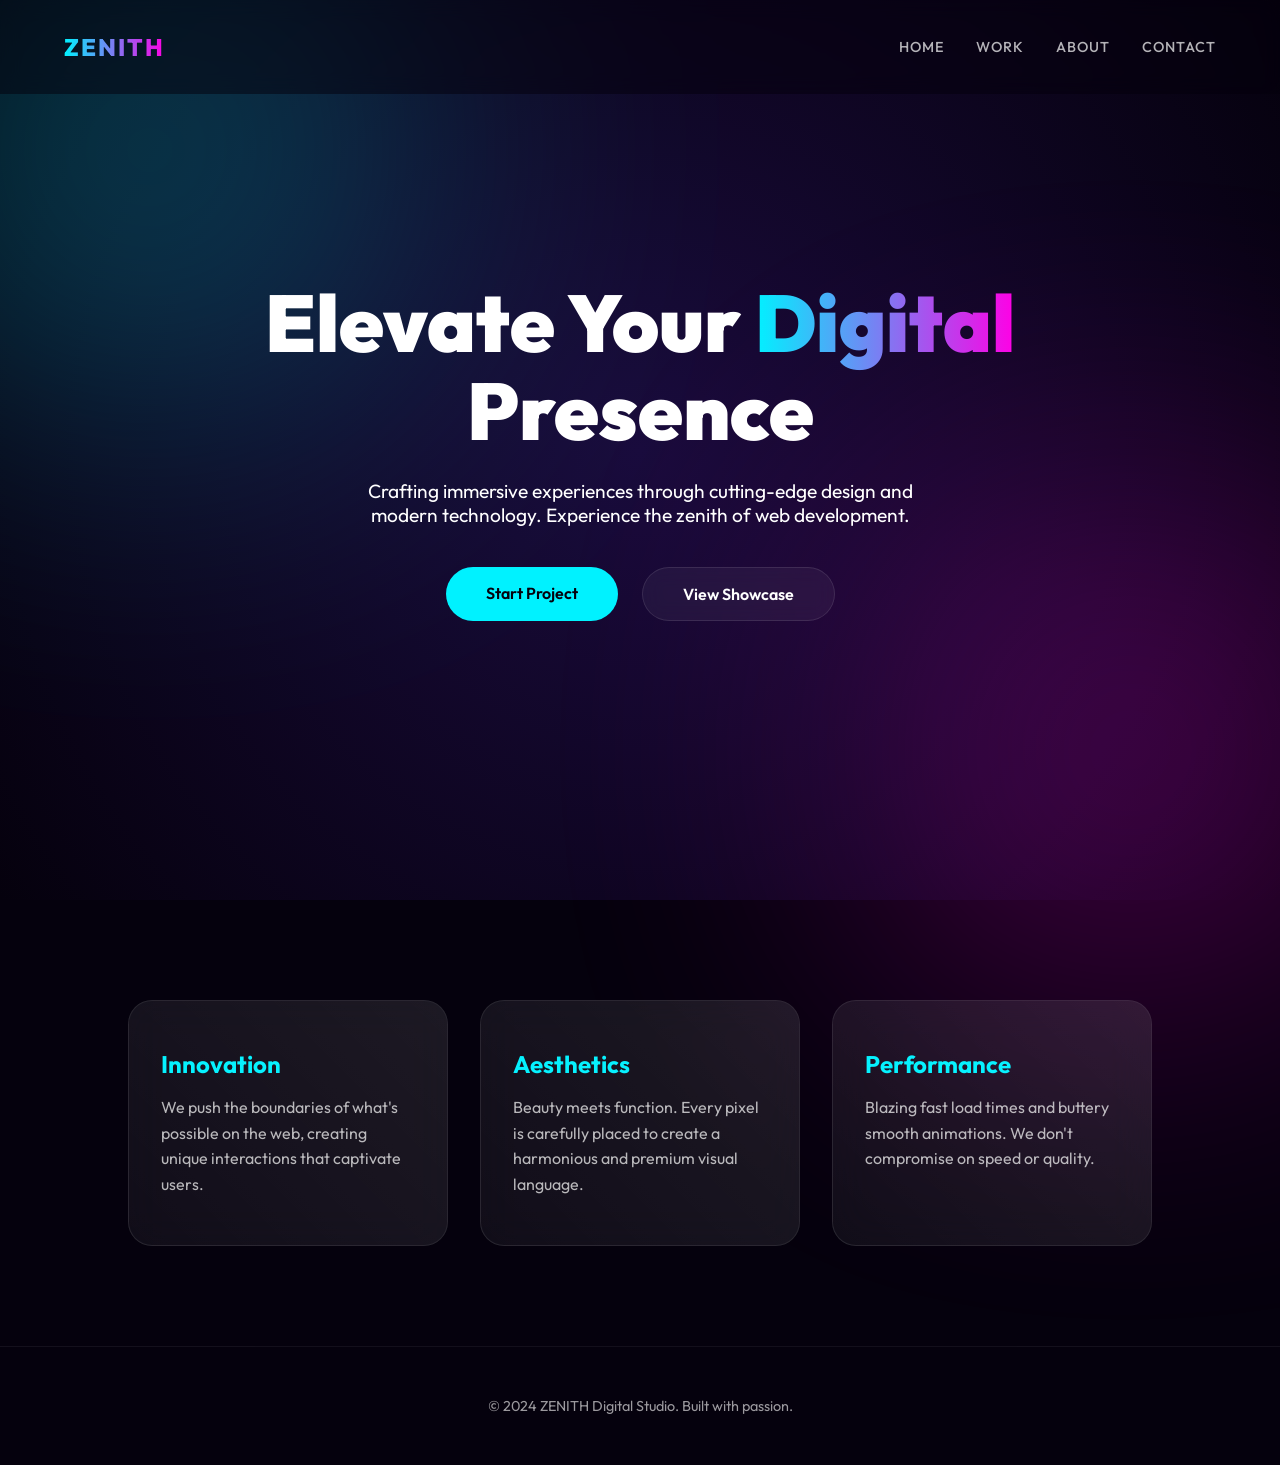
==== index.html @ 628c40e0 "first commit" ====
<!DOCTYPE html>
<html lang="en">
<head>
    <meta charset="UTF-8">
    <meta name="viewport" content="width=device-width, initial-scale=1.0">
    <title>Zenith | Digital Experience</title>
    <meta name="description" content="Zenith - A premium digital experience playground.">
    <link rel="preconnect" href="https://fonts.googleapis.com">
    <link rel="preconnect" href="https://fonts.gstatic.com" crossorigin>
    <link href="https://fonts.googleapis.com/css2?family=Outfit:wght@300;400;600;800;900&display=swap" rel="stylesheet">
    <link rel="stylesheet" href="index.css">
</head>
<body>
    <div class="bg-glow"></div>

    <nav>
        <div class="logo">ZENITH</div>
        <div class="nav-links">
            <a href="#home">Home</a>
            <a href="#projects">Work</a>
            <a href="#about">About</a>
            <a href="#contact">Contact</a>
        </div>
    </nav>

    <main id="home">
        <section class="hero">
            <h1 class="reveal">Elevate Your <span>Digital</span> Presence</h1>
            <p class="reveal" style="animation-delay: 0.2s;">Crafting immersive experiences through cutting-edge design and modern technology. Experience the zenith of web development.</p>
            <div class="cta-group reveal" style="animation-delay: 0.4s;">
                <a href="#" class="btn btn-primary">Start Project</a>
                <a href="#" class="btn btn-secondary">View Showcase</a>
            </div>
        </section>

        <section class="featured" id="projects">
            <div class="card reveal" style="animation-delay: 0.1s;">
                <h3>Innovation</h3>
                <p>We push the boundaries of what's possible on the web, creating unique interactions that captivate users.</p>
            </div>
            <div class="card reveal" style="animation-delay: 0.2s;">
                <h3>Aesthetics</h3>
                <p>Beauty meets function. Every pixel is carefully placed to create a harmonious and premium visual language.</p>
            </div>
            <div class="card reveal" style="animation-delay: 0.3s;">
                <h3>Performance</h3>
                <p>Blazing fast load times and buttery smooth animations. We don't compromise on speed or quality.</p>
            </div>
        </section>
    </main>

    <footer>
        <p>&copy; 2024 ZENITH Digital Studio. Built with passion.</p>
    </footer>

    <script>
        // Intersection Observer for scroll reveal
        const observerOptions = {
            threshold: 0.1
        };

        const observer = new IntersectionObserver((entries) => {
            entries.forEach(entry => {
                if (entry.isIntersecting) {
                    entry.target.classList.add('reveal');
                }
            });
        }, observerOptions);

        document.querySelectorAll('.reveal').forEach(el => observer.observe(el));
    </script>
</body>
</html>
---- index.css ----
:root {
    --bg-color: #05010d;
    --primary: #00f2ff;
    --secondary: #ff00e5;
    --accent: #7000ff;
    --text: #ffffff;
    --glass: rgba(255, 255, 255, 0.05);
    --glass-border: rgba(255, 255, 255, 0.1);
    --font-main: 'Outfit', sans-serif;
}

* {
    margin: 0;
    padding: 0;
    box-sizing: border-box;
}

body {
    background-color: var(--bg-color);
    color: var(--text);
    font-family: var(--font-main);
    overflow-x: hidden;
    min-height: 100-vh;
}

/* Background Animation */
.bg-glow {
    position: fixed;
    top: 0;
    left: 0;
    width: 100%;
    height: 100%;
    z-index: -1;
    background: radial-gradient(circle at 50% 50%, #1a0b3c 0%, #05010d 100%);
}

.bg-glow::before, .bg-glow::after {
    content: '';
    position: absolute;
    width: 500px;
    height: 500px;
    border-radius: 50%;
    filter: blur(150px);
    opacity: 0.3;
    animation: float 20s infinite alternate;
}

.bg-glow::before {
    background: var(--primary);
    top: -100px;
    left: -100px;
}

.bg-glow::after {
    background: var(--secondary);
    bottom: -100px;
    right: -100px;
    animation-delay: -10s;
}

@keyframes float {
    0% { transform: translate(0, 0) scale(1); }
    100% { transform: translate(100px, 100px) scale(1.2); }
}

/* Navigation */
nav {
    display: flex;
    justify-content: space-between;
    align-items: center;
    padding: 2rem 5%;
    position: fixed;
    width: 100%;
    top: 0;
    z-index: 100;
    backdrop-filter: blur(10px);
    background: rgba(5, 1, 13, 0.5);
}

.logo {
    font-size: 1.5rem;
    font-weight: 800;
    letter-spacing: 2px;
    background: linear-gradient(to right, var(--primary), var(--secondary));
    -webkit-background-clip: text;
    -webkit-text-fill-color: transparent;
}

.nav-links {
    display: flex;
    gap: 2rem;
}

.nav-links a {
    color: var(--text);
    text-decoration: none;
    font-weight: 500;
    font-size: 0.9rem;
    text-transform: uppercase;
    letter-spacing: 1px;
    transition: 0.3s;
    opacity: 0.7;
}

.nav-links a:hover {
    opacity: 1;
    color: var(--primary);
}

/* Hero Section */
.hero {
    height: 100vh;
    display: flex;
    flex-direction: column;
    justify-content: center;
    align-items: center;
    text-align: center;
    padding: 0 10%;
}

.hero h1 {
    font-size: 5rem;
    line-height: 1.1;
    margin-bottom: 1.5rem;
    font-weight: 900;
}

.hero h1 span {
    background: linear-gradient(to right, var(--primary), var(--secondary));
    -webkit-background-clip: text;
    -webkit-text-fill-color: transparent;
}

.hero p {
    font-size: 1.2rem;
    max-width: 600px;
    opacity: 0.8;
    margin-bottom: 2.5rem;
}

.cta-group {
    display: flex;
    gap: 1.5rem;
}

.btn {
    padding: 1rem 2.5rem;
    border-radius: 50px;
    text-decoration: none;
    font-weight: 600;
    transition: 0.3s;
    cursor: pointer;
    border: none;
}

.btn-primary {
    background: var(--primary);
    color: var(--bg-color);
}

.btn-primary:hover {
    transform: translateY(-5px);
    box-shadow: 0 10px 30px rgba(0, 242, 255, 0.4);
}

.btn-secondary {
    background: var(--glass);
    color: var(--text);
    border: 1px solid var(--glass-border);
    backdrop-filter: blur(10px);
}

.btn-secondary:hover {
    background: var(--glass-border);
    transform: translateY(-5px);
}

/* Featured Section */
.featured {
    padding: 100px 10%;
    display: grid;
    grid-template-columns: repeat(auto-fit, minmax(300px, 1fr));
    gap: 2rem;
}

.card {
    background: var(--glass);
    border: 1px solid var(--glass-border);
    padding: 3rem 2rem;
    border-radius: 24px;
    backdrop-filter: blur(20px);
    transition: 0.5s cubic-bezier(0.175, 0.885, 0.32, 1.275);
    position: relative;
    overflow: hidden;
}

.card:hover {
    transform: translateY(-15px);
    border-color: var(--primary);
    box-shadow: 0 20px 40px rgba(0, 0, 0, 0.4);
}

.card::before {
    content: '';
    position: absolute;
    top: 0;
    left: 0;
    width: 100%;
    height: 100%;
    background: linear-gradient(45deg, transparent, rgba(255, 255, 255, 0.05));
    pointer-events: none;
}

.card h3 {
    font-size: 1.5rem;
    margin-bottom: 1rem;
    color: var(--primary);
}

.card p {
    opacity: 0.7;
    line-height: 1.6;
}

/* Footer */
footer {
    padding: 50px 10%;
    text-align: center;
    border-top: 1px solid var(--glass-border);
    opacity: 0.6;
    font-size: 0.9rem;
}

/* Animations */
@keyframes fadeInUp {
    from {
        opacity: 0;
        transform: translateY(30px);
    }
    to {
        opacity: 1;
        transform: translateY(0);
    }
}

.reveal {
    animation: fadeInUp 1s ease forwards;
}
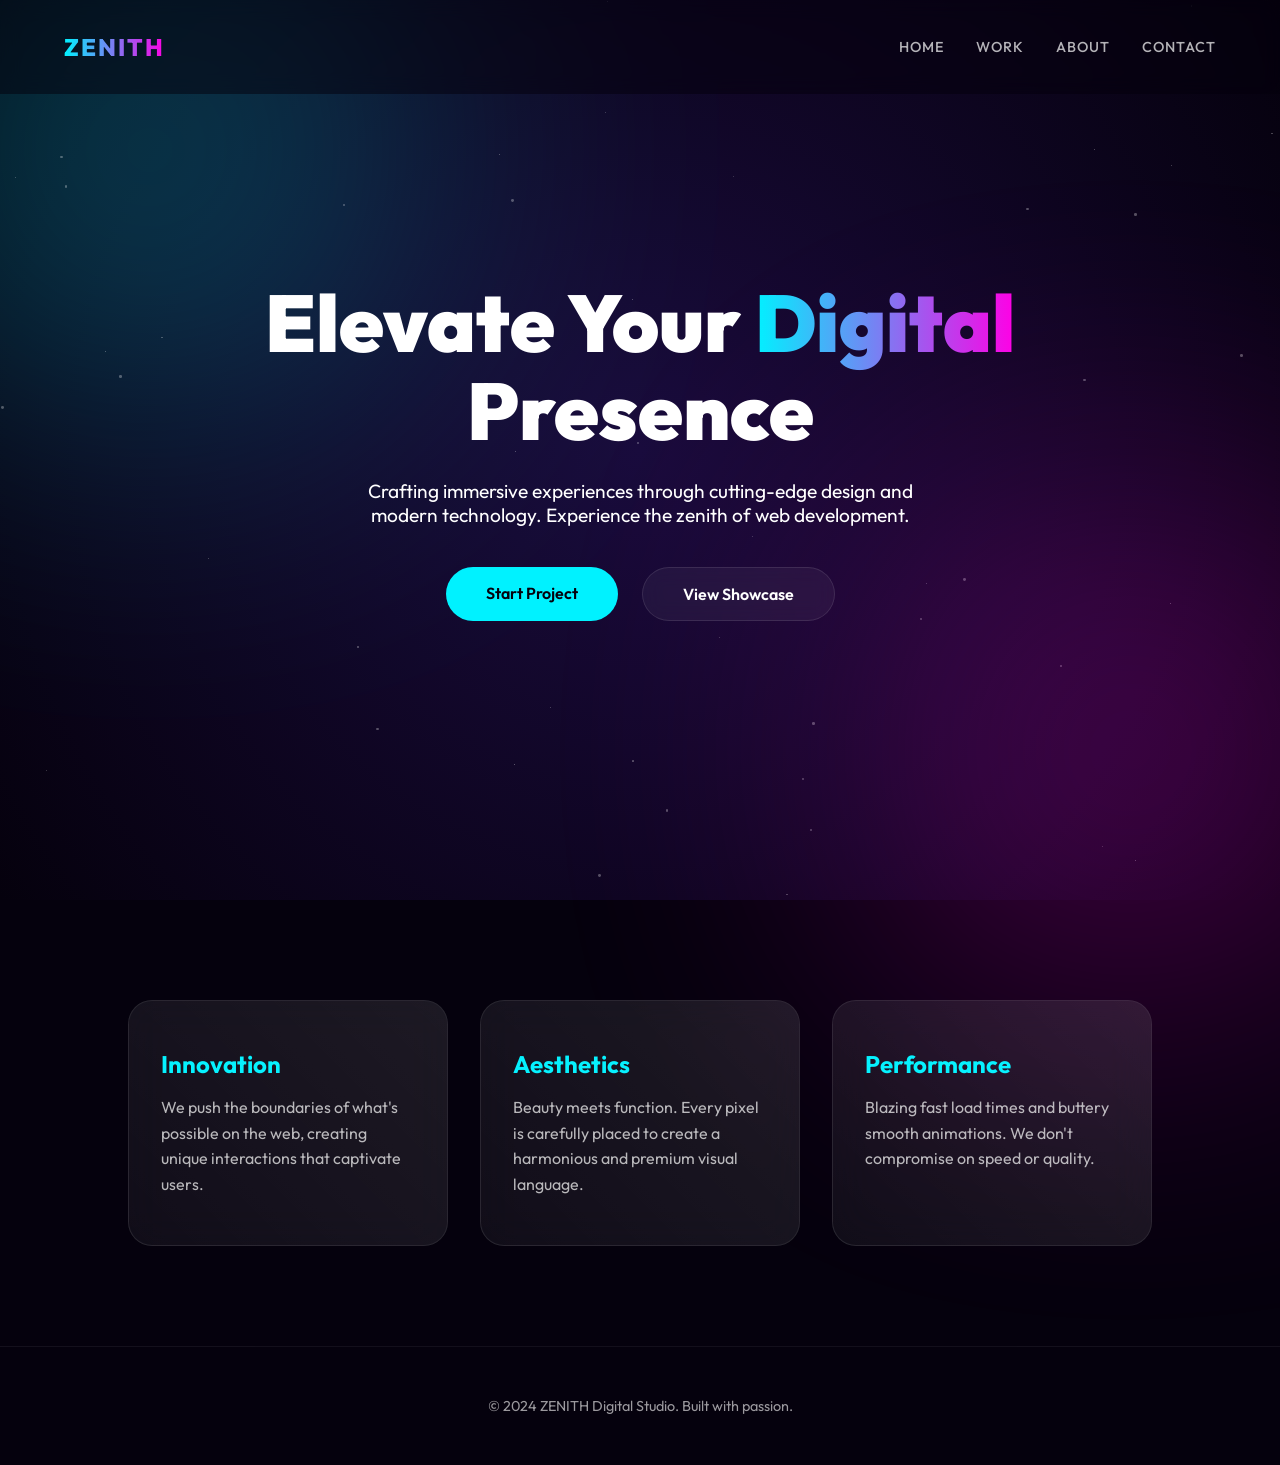
==== commit bb473a15: "Add premium Zenith landing page with glassmorphism and animations" ====
--- a/index.html
+++ b/index.html
@@ -54,6 +54,20 @@
     </footer>
 
     <script>
+        // Particle Background Effect
+        const bgGlow = document.querySelector('.bg-glow');
+        for (let i = 0; i < 50; i++) {
+            const particle = document.createElement('div');
+            particle.className = 'particle';
+            particle.style.left = Math.random() * 100 + '%';
+            particle.style.top = Math.random() * 100 + '%';
+            particle.style.width = Math.random() * 3 + 'px';
+            particle.style.height = particle.style.width;
+            particle.style.setProperty('--duration', (Math.random() * 10 + 5) + 's');
+            particle.style.setProperty('--delay', (Math.random() * 5) + 's');
+            bgGlow.appendChild(particle);
+        }
+
         // Intersection Observer for scroll reveal
         const observerOptions = {
             threshold: 0.1
--- a/index.css
+++ b/index.css
@@ -61,6 +61,20 @@
 @keyframes float {
     0% { transform: translate(0, 0) scale(1); }
     100% { transform: translate(100px, 100px) scale(1.2); }
+}
+
+.particle {
+    position: absolute;
+    background: #fff;
+    border-radius: 50%;
+    opacity: 0.3;
+    animation: particle-float var(--duration) infinite linear alternate;
+    animation-delay: var(--delay);
+}
+
+@keyframes particle-float {
+    from { transform: translate(0, 0); opacity: 0.2; }
+    to { transform: translate(20px, 20px); opacity: 0.5; }
 }
 
 /* Navigation */
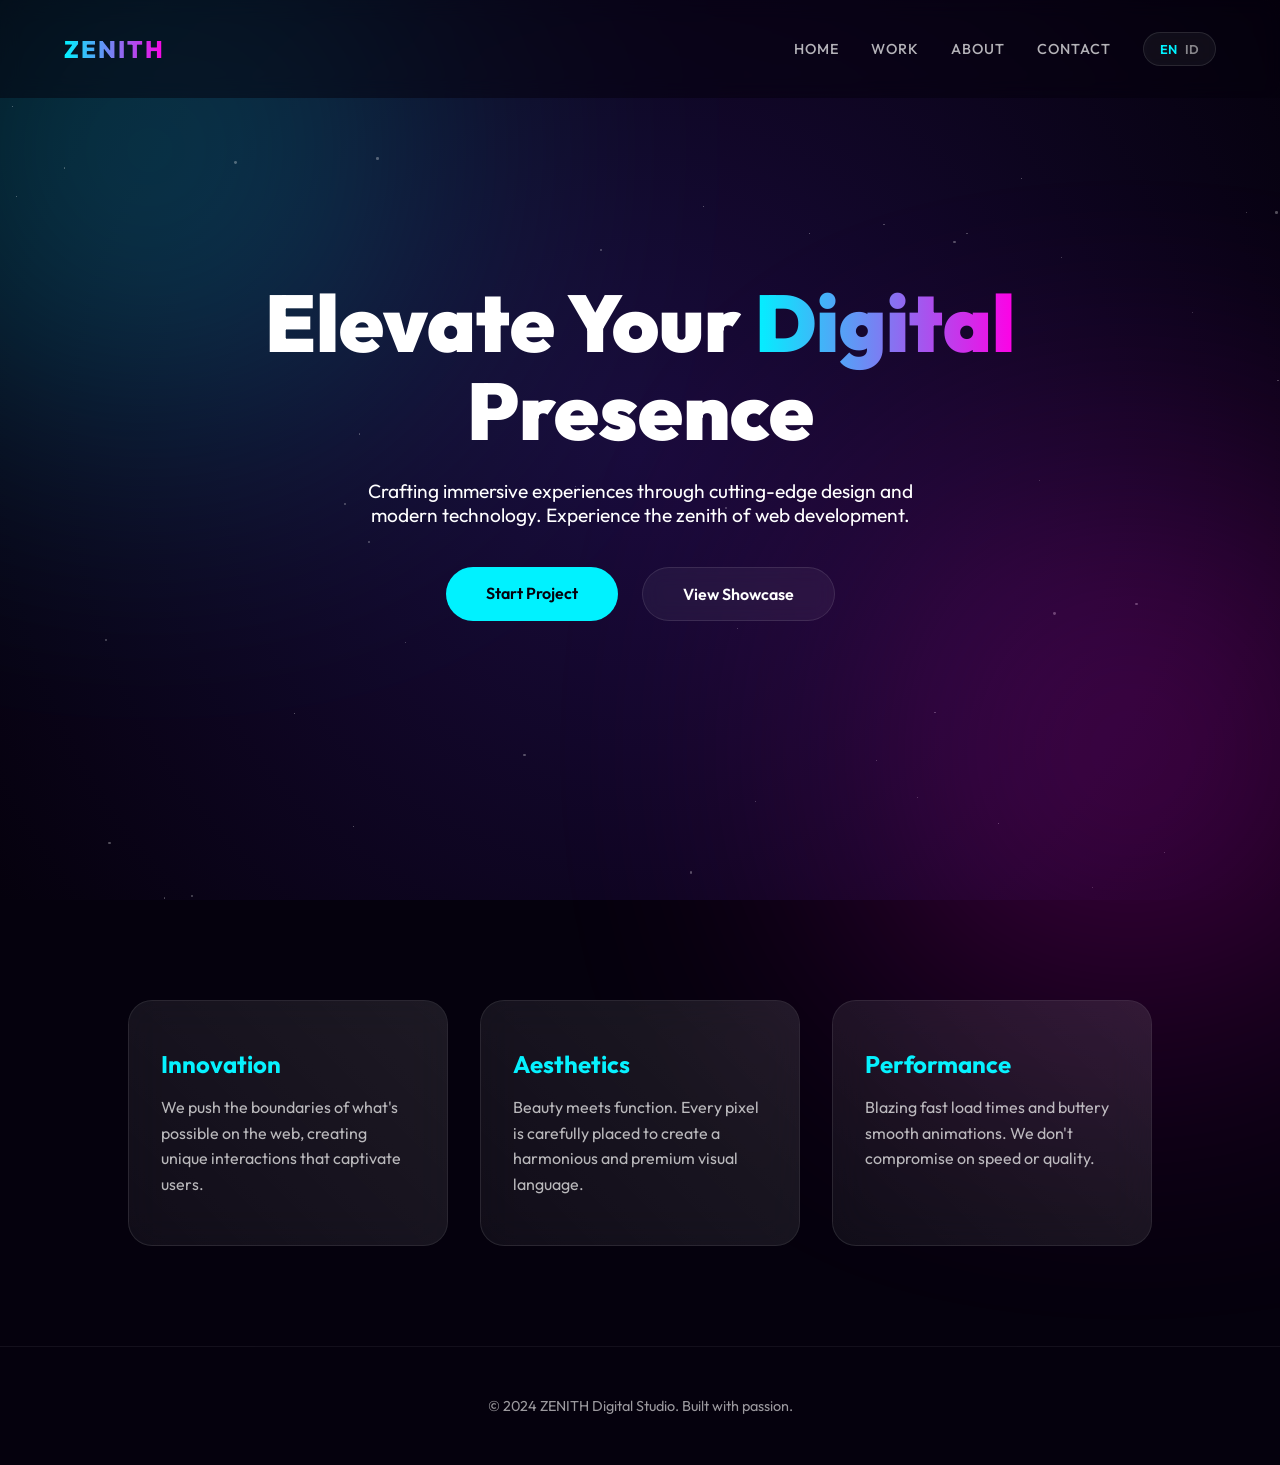
==== commit 214a3811: "Add language switcher feature and fix CSS background-clip warning" ====
--- a/index.html
+++ b/index.html
@@ -16,44 +16,103 @@
     <nav>
         <div class="logo">ZENITH</div>
         <div class="nav-links">
-            <a href="#home">Home</a>
-            <a href="#projects">Work</a>
-            <a href="#about">About</a>
-            <a href="#contact">Contact</a>
+            <a href="#home" data-t="nav_home">Home</a>
+            <a href="#projects" data-t="nav_work">Work</a>
+            <a href="#about" data-t="nav_about">About</a>
+            <a href="#contact" data-t="nav_contact">Contact</a>
+            <button class="lang-switch" id="langToggle">
+                <span id="lang-en" class="active">EN</span>
+                <span id="lang-id">ID</span>
+            </button>
         </div>
     </nav>
 
     <main id="home">
         <section class="hero">
-            <h1 class="reveal">Elevate Your <span>Digital</span> Presence</h1>
-            <p class="reveal" style="animation-delay: 0.2s;">Crafting immersive experiences through cutting-edge design and modern technology. Experience the zenith of web development.</p>
+            <h1 class="reveal" data-t="hero_title">Elevate Your <span>Digital</span> Presence</h1>
+            <p class="reveal" style="animation-delay: 0.2s;" data-t="hero_desc">Crafting immersive experiences through cutting-edge design and modern technology. Experience the zenith of web development.</p>
             <div class="cta-group reveal" style="animation-delay: 0.4s;">
-                <a href="#" class="btn btn-primary">Start Project</a>
-                <a href="#" class="btn btn-secondary">View Showcase</a>
+                <a href="#" class="btn btn-primary" data-t="btn_start">Start Project</a>
+                <a href="#" class="btn btn-secondary" data-t="btn_view">View Showcase</a>
             </div>
         </section>
 
         <section class="featured" id="projects">
             <div class="card reveal" style="animation-delay: 0.1s;">
-                <h3>Innovation</h3>
-                <p>We push the boundaries of what's possible on the web, creating unique interactions that captivate users.</p>
+                <h3 data-t="card1_title">Innovation</h3>
+                <p data-t="card1_desc">We push the boundaries of what's possible on the web, creating unique interactions that captivate users.</p>
             </div>
             <div class="card reveal" style="animation-delay: 0.2s;">
-                <h3>Aesthetics</h3>
-                <p>Beauty meets function. Every pixel is carefully placed to create a harmonious and premium visual language.</p>
+                <h3 data-t="card2_title">Aesthetics</h3>
+                <p data-t="card2_desc">Beauty meets function. Every pixel is carefully placed to create a harmonious and premium visual language.</p>
             </div>
             <div class="card reveal" style="animation-delay: 0.3s;">
-                <h3>Performance</h3>
-                <p>Blazing fast load times and buttery smooth animations. We don't compromise on speed or quality.</p>
+                <h3 data-t="card3_title">Performance</h3>
+                <p data-t="card3_desc">Blazing fast load times and buttery smooth animations. We don't compromise on speed or quality.</p>
             </div>
         </section>
     </main>
 
     <footer>
-        <p>&copy; 2024 ZENITH Digital Studio. Built with passion.</p>
+        <p data-t="footer_text">&copy; 2024 ZENITH Digital Studio. Built with passion.</p>
     </footer>
 
     <script>
+        // Translations
+        const translations = {
+            en: {
+                nav_home: "Home",
+                nav_work: "Work",
+                nav_about: "About",
+                nav_contact: "Contact",
+                hero_title: 'Elevate Your <span>Digital</span> Presence',
+                hero_desc: "Crafting immersive experiences through cutting-edge design and modern technology. Experience the zenith of web development.",
+                btn_start: "Start Project",
+                btn_view: "View Showcase",
+                card1_title: "Innovation",
+                card1_desc: "We push the boundaries of what's possible on the web, creating unique interactions that captivate users.",
+                card2_title: "Aesthetics",
+                card2_desc: "Beauty meets function. Every pixel is carefully placed to create a harmonious and premium visual language.",
+                card3_title: "Performance",
+                card3_desc: "Blazing fast load times and buttery smooth animations. We don't compromise on speed or quality.",
+                footer_text: "&copy; 2024 ZENITH Digital Studio. Built with passion."
+            },
+            id: {
+                nav_home: "Beranda",
+                nav_work: "Karya",
+                nav_about: "Tentang",
+                nav_contact: "Kontak",
+                hero_title: 'Tingkatkan Kehadiran <span>Digital</span> Anda',
+                hero_desc: "Menciptakan pengalaman imersif melalui desain mutakhir dan teknologi modern. Rasakan puncak pengembangan web.",
+                btn_start: "Mulai Proyek",
+                btn_view: "Lihat Galeri",
+                card1_title: "Inovasi",
+                card1_desc: "Kami mendobrak batasan apa yang mungkin dilakukan di web, menciptakan interaksi unik yang memikat pengguna.",
+                card2_title: "Estetika",
+                card2_desc: "Keindahan bertemu fungsi. Setiap piksel ditempatkan dengan hati-hati untuk menciptakan bahasa visual yang harmonis dan premium.",
+                card3_title: "Performa",
+                card3_desc: "Waktu pemuatan yang sangat cepat dan animasi yang sangat halus. Kami tidak berkompromi pada kecepatan atau kualitas.",
+                footer_text: "&copy; 2024 ZENITH Digital Studio. Dibuat dengan penuh semangat."
+            }
+        };
+
+        let currentLang = 'en';
+
+        function updateLanguage() {
+            document.querySelectorAll('[data-t]').forEach(el => {
+                const key = el.getAttribute('data-t');
+                el.innerHTML = translations[currentLang][key];
+            });
+
+            document.getElementById('lang-en').classList.toggle('active', currentLang === 'en');
+            document.getElementById('lang-id').classList.toggle('active', currentLang === 'id');
+        }
+
+        document.getElementById('langToggle').addEventListener('click', () => {
+            currentLang = currentLang === 'en' ? 'id' : 'en';
+            updateLanguage();
+        });
+
         // Particle Background Effect
         const bgGlow = document.querySelector('.bg-glow');
         for (let i = 0; i < 50; i++) {
--- a/index.css
+++ b/index.css
@@ -97,12 +97,14 @@
     letter-spacing: 2px;
     background: linear-gradient(to right, var(--primary), var(--secondary));
     -webkit-background-clip: text;
+    background-clip: text;
     -webkit-text-fill-color: transparent;
 }
 
 .nav-links {
     display: flex;
     gap: 2rem;
+    align-items: center;
 }
 
 .nav-links a {
@@ -142,6 +144,7 @@
 .hero h1 span {
     background: linear-gradient(to right, var(--primary), var(--secondary));
     -webkit-background-clip: text;
+    background-clip: text;
     -webkit-text-fill-color: transparent;
 }
 
@@ -234,6 +237,38 @@
 .card p {
     opacity: 0.7;
     line-height: 1.6;
+}
+
+/* Language Switcher */
+.lang-switch {
+    background: var(--glass);
+    border: 1px solid var(--glass-border);
+    color: var(--text);
+    padding: 0.5rem 1rem;
+    border-radius: 20px;
+    cursor: pointer;
+    font-family: var(--font-main);
+    font-size: 0.8rem;
+    font-weight: 600;
+    transition: 0.3s;
+    backdrop-filter: blur(10px);
+    display: flex;
+    align-items: center;
+    gap: 0.5rem;
+}
+
+.lang-switch:hover {
+    background: var(--glass-border);
+    border-color: var(--primary);
+}
+
+.lang-switch span {
+    opacity: 0.5;
+}
+
+.lang-switch span.active {
+    opacity: 1;
+    color: var(--primary);
 }
 
 /* Footer */
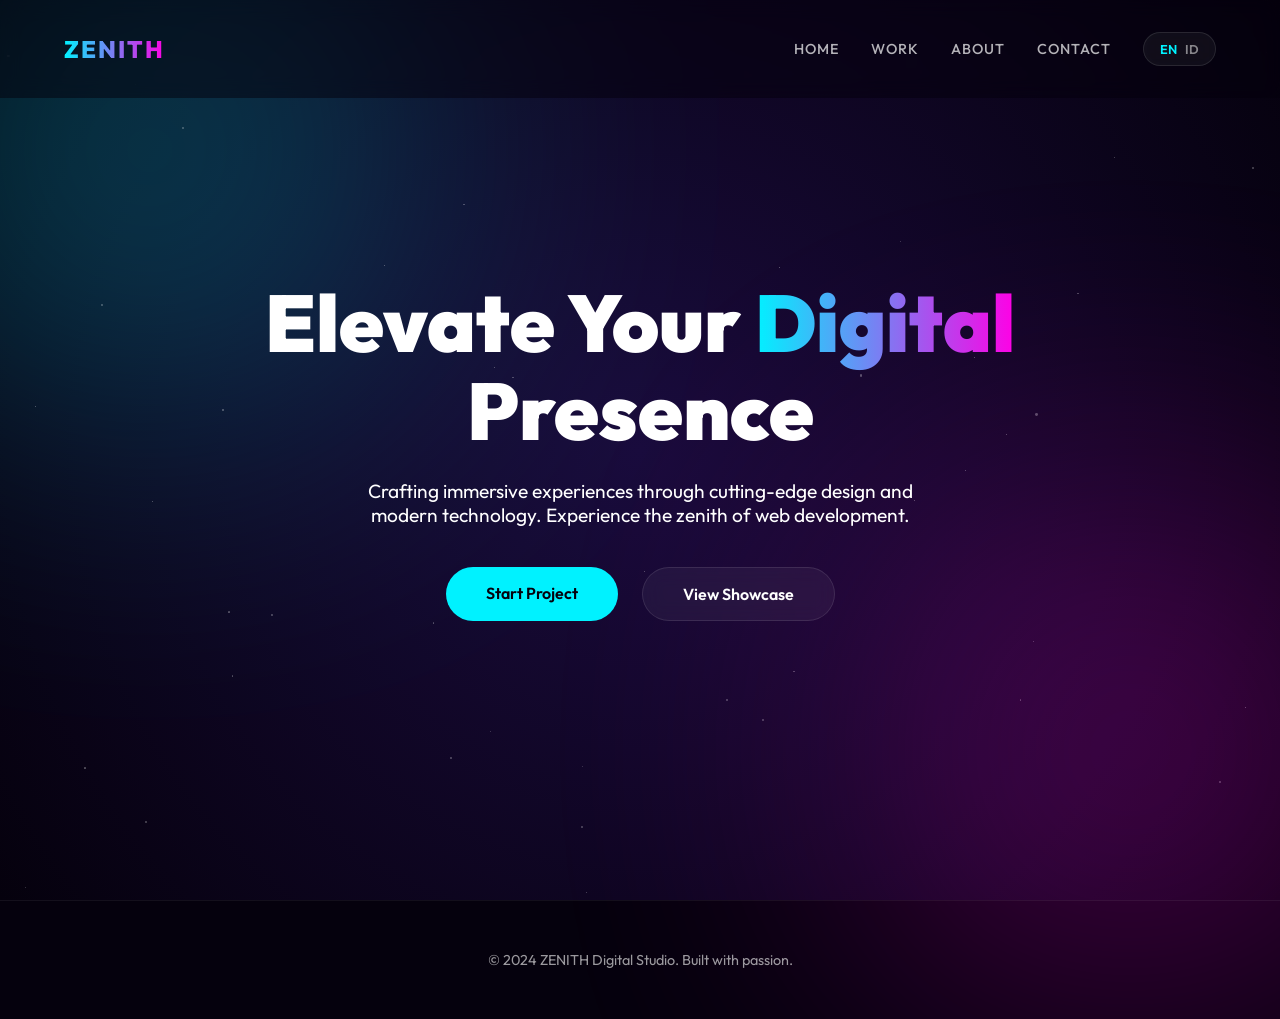
==== commit 56cbd6eb: "Refactor to multi-page structure: separate Home and Work pages" ====
--- a/index.html
+++ b/index.html
@@ -3,7 +3,7 @@
 <head>
     <meta charset="UTF-8">
     <meta name="viewport" content="width=device-width, initial-scale=1.0">
-    <title>Zenith | Digital Experience</title>
+    <title>Zenith | Home</title>
     <meta name="description" content="Zenith - A premium digital experience playground.">
     <link rel="preconnect" href="https://fonts.googleapis.com">
     <link rel="preconnect" href="https://fonts.gstatic.com" crossorigin>
@@ -16,10 +16,10 @@
     <nav>
         <div class="logo">ZENITH</div>
         <div class="nav-links">
-            <a href="#home" data-t="nav_home">Home</a>
-            <a href="#projects" data-t="nav_work">Work</a>
-            <a href="#about" data-t="nav_about">About</a>
-            <a href="#contact" data-t="nav_contact">Contact</a>
+            <a href="index.html" data-t="nav_home">Home</a>
+            <a href="work.html" data-t="nav_work">Work</a>
+            <a href="#" data-t="nav_about">About</a>
+            <a href="#" data-t="nav_contact">Contact</a>
             <button class="lang-switch" id="langToggle">
                 <span id="lang-en" class="active">EN</span>
                 <span id="lang-id">ID</span>
@@ -33,22 +33,7 @@
             <p class="reveal" style="animation-delay: 0.2s;" data-t="hero_desc">Crafting immersive experiences through cutting-edge design and modern technology. Experience the zenith of web development.</p>
             <div class="cta-group reveal" style="animation-delay: 0.4s;">
                 <a href="#" class="btn btn-primary" data-t="btn_start">Start Project</a>
-                <a href="#" class="btn btn-secondary" data-t="btn_view">View Showcase</a>
-            </div>
-        </section>
-
-        <section class="featured" id="projects">
-            <div class="card reveal" style="animation-delay: 0.1s;">
-                <h3 data-t="card1_title">Innovation</h3>
-                <p data-t="card1_desc">We push the boundaries of what's possible on the web, creating unique interactions that captivate users.</p>
-            </div>
-            <div class="card reveal" style="animation-delay: 0.2s;">
-                <h3 data-t="card2_title">Aesthetics</h3>
-                <p data-t="card2_desc">Beauty meets function. Every pixel is carefully placed to create a harmonious and premium visual language.</p>
-            </div>
-            <div class="card reveal" style="animation-delay: 0.3s;">
-                <h3 data-t="card3_title">Performance</h3>
-                <p data-t="card3_desc">Blazing fast load times and buttery smooth animations. We don't compromise on speed or quality.</p>
+                <a href="work.html" class="btn btn-secondary" data-t="btn_view">View Showcase</a>
             </div>
         </section>
     </main>
@@ -57,90 +42,6 @@
         <p data-t="footer_text">&copy; 2024 ZENITH Digital Studio. Built with passion.</p>
     </footer>
 
-    <script>
-        // Translations
-        const translations = {
-            en: {
-                nav_home: "Home",
-                nav_work: "Work",
-                nav_about: "About",
-                nav_contact: "Contact",
-                hero_title: 'Elevate Your <span>Digital</span> Presence',
-                hero_desc: "Crafting immersive experiences through cutting-edge design and modern technology. Experience the zenith of web development.",
-                btn_start: "Start Project",
-                btn_view: "View Showcase",
-                card1_title: "Innovation",
-                card1_desc: "We push the boundaries of what's possible on the web, creating unique interactions that captivate users.",
-                card2_title: "Aesthetics",
-                card2_desc: "Beauty meets function. Every pixel is carefully placed to create a harmonious and premium visual language.",
-                card3_title: "Performance",
-                card3_desc: "Blazing fast load times and buttery smooth animations. We don't compromise on speed or quality.",
-                footer_text: "&copy; 2024 ZENITH Digital Studio. Built with passion."
-            },
-            id: {
-                nav_home: "Beranda",
-                nav_work: "Karya",
-                nav_about: "Tentang",
-                nav_contact: "Kontak",
-                hero_title: 'Tingkatkan Kehadiran <span>Digital</span> Anda',
-                hero_desc: "Menciptakan pengalaman imersif melalui desain mutakhir dan teknologi modern. Rasakan puncak pengembangan web.",
-                btn_start: "Mulai Proyek",
-                btn_view: "Lihat Galeri",
-                card1_title: "Inovasi",
-                card1_desc: "Kami mendobrak batasan apa yang mungkin dilakukan di web, menciptakan interaksi unik yang memikat pengguna.",
-                card2_title: "Estetika",
-                card2_desc: "Keindahan bertemu fungsi. Setiap piksel ditempatkan dengan hati-hati untuk menciptakan bahasa visual yang harmonis dan premium.",
-                card3_title: "Performa",
-                card3_desc: "Waktu pemuatan yang sangat cepat dan animasi yang sangat halus. Kami tidak berkompromi pada kecepatan atau kualitas.",
-                footer_text: "&copy; 2024 ZENITH Digital Studio. Dibuat dengan penuh semangat."
-            }
-        };
-
-        let currentLang = 'en';
-
-        function updateLanguage() {
-            document.querySelectorAll('[data-t]').forEach(el => {
-                const key = el.getAttribute('data-t');
-                el.innerHTML = translations[currentLang][key];
-            });
-
-            document.getElementById('lang-en').classList.toggle('active', currentLang === 'en');
-            document.getElementById('lang-id').classList.toggle('active', currentLang === 'id');
-        }
-
-        document.getElementById('langToggle').addEventListener('click', () => {
-            currentLang = currentLang === 'en' ? 'id' : 'en';
-            updateLanguage();
-        });
-
-        // Particle Background Effect
-        const bgGlow = document.querySelector('.bg-glow');
-        for (let i = 0; i < 50; i++) {
-            const particle = document.createElement('div');
-            particle.className = 'particle';
-            particle.style.left = Math.random() * 100 + '%';
-            particle.style.top = Math.random() * 100 + '%';
-            particle.style.width = Math.random() * 3 + 'px';
-            particle.style.height = particle.style.width;
-            particle.style.setProperty('--duration', (Math.random() * 10 + 5) + 's');
-            particle.style.setProperty('--delay', (Math.random() * 5) + 's');
-            bgGlow.appendChild(particle);
-        }
-
-        // Intersection Observer for scroll reveal
-        const observerOptions = {
-            threshold: 0.1
-        };
-
-        const observer = new IntersectionObserver((entries) => {
-            entries.forEach(entry => {
-                if (entry.isIntersecting) {
-                    entry.target.classList.add('reveal');
-                }
-            });
-        }, observerOptions);
-
-        document.querySelectorAll('.reveal').forEach(el => observer.observe(el));
-    </script>
+    <script src="app.js"></script>
 </body>
 </html>
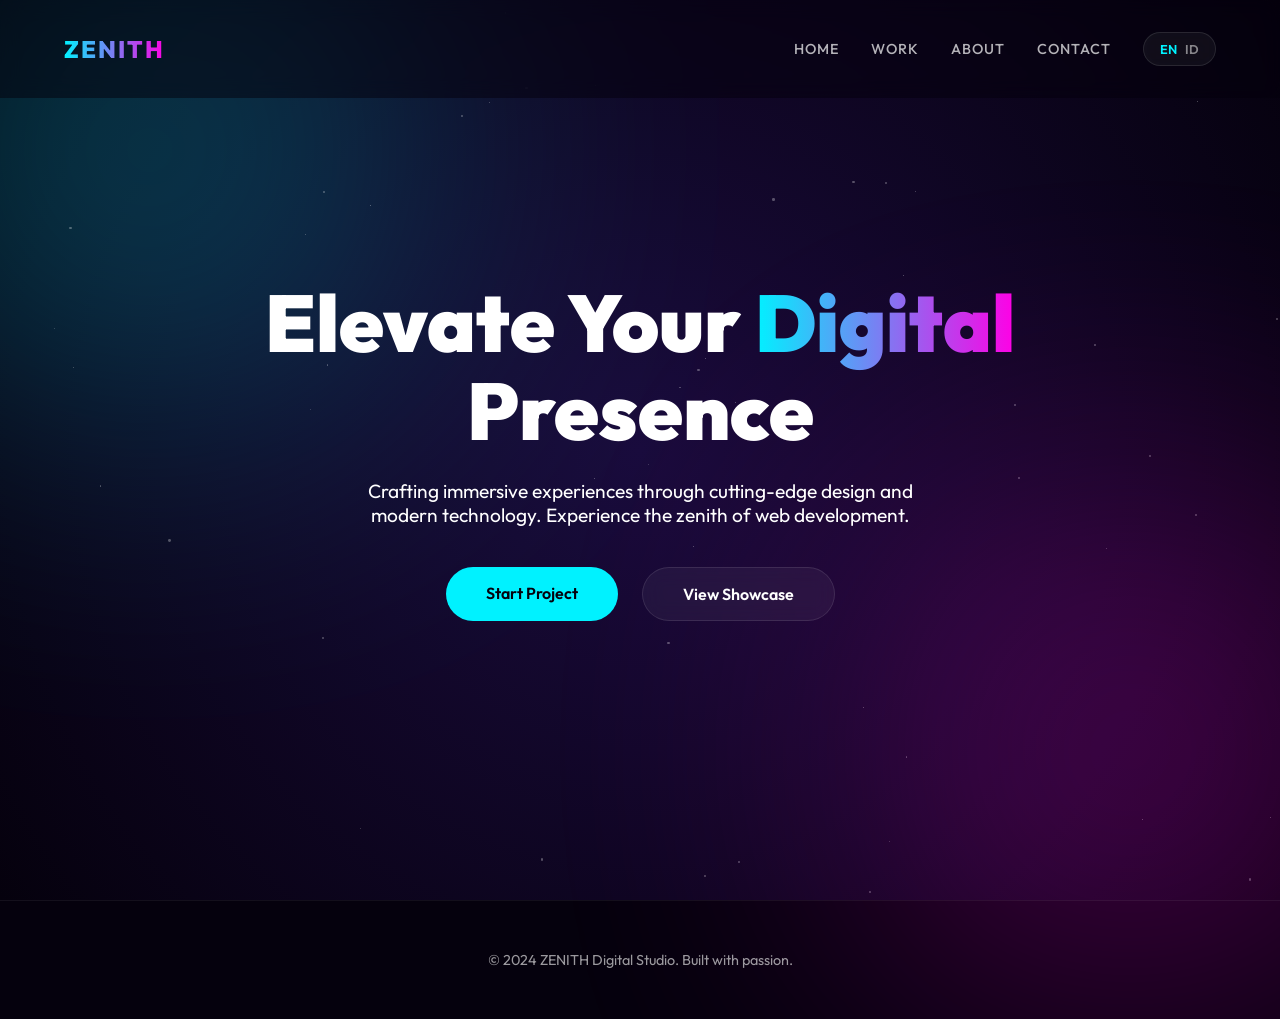
==== commit a86f0e36: "Add premium glassmorphism modal for Start Project CTA" ====
--- a/index.html
+++ b/index.html
@@ -32,11 +32,33 @@
             <h1 class="reveal" data-t="hero_title">Elevate Your <span>Digital</span> Presence</h1>
             <p class="reveal" style="animation-delay: 0.2s;" data-t="hero_desc">Crafting immersive experiences through cutting-edge design and modern technology. Experience the zenith of web development.</p>
             <div class="cta-group reveal" style="animation-delay: 0.4s;">
-                <a href="#" class="btn btn-primary" data-t="btn_start">Start Project</a>
+                <a href="#" class="btn btn-primary" data-t="btn_start" data-modal="project">Start Project</a>
                 <a href="work.html" class="btn btn-secondary" data-t="btn_view">View Showcase</a>
             </div>
         </section>
     </main>
+
+    <div class="modal-overlay" id="projectModal">
+        <div class="modal-content">
+            <button class="close-modal">&times;</button>
+            <h2 data-t="modal_title">Start Your <span>Project</span></h2>
+            <form id="projectForm">
+                <div class="form-group">
+                    <label data-t="form_name">Full Name</label>
+                    <input type="text" placeholder="..." required>
+                </div>
+                <div class="form-group">
+                    <label data-t="form_email">Email Address</label>
+                    <input type="email" placeholder="..." required>
+                </div>
+                <div class="form-group">
+                    <label data-t="form_msg">Project Brief</label>
+                    <textarea rows="4" placeholder="..." required></textarea>
+                </div>
+                <button type="submit" class="btn btn-primary" style="width: 100%;" data-t="btn_send">Send Proposal</button>
+            </form>
+        </div>
+    </div>
 
     <footer>
         <p data-t="footer_text">&copy; 2024 ZENITH Digital Studio. Built with passion.</p>
--- a/index.css
+++ b/index.css
@@ -269,6 +269,100 @@
 .lang-switch span.active {
     opacity: 1;
     color: var(--primary);
+}
+
+/* Modal */
+.modal-overlay {
+    position: fixed;
+    top: 0;
+    left: 0;
+    width: 100%;
+    height: 100%;
+    background: rgba(5, 1, 13, 0.8);
+    backdrop-filter: blur(15px);
+    display: flex;
+    justify-content: center;
+    align-items: center;
+    z-index: 1000;
+    opacity: 0;
+    visibility: hidden;
+    transition: 0.4s cubic-bezier(0.4, 0, 0.2, 1);
+}
+
+.modal-overlay.active {
+    opacity: 1;
+    visibility: visible;
+}
+
+.modal-content {
+    background: var(--glass);
+    border: 1px solid var(--glass-border);
+    padding: 3rem;
+    border-radius: 32px;
+    width: 90%;
+    max-width: 500px;
+    position: relative;
+    transform: translateY(50px);
+    transition: 0.5s cubic-bezier(0.175, 0.885, 0.32, 1.275);
+}
+
+.modal-overlay.active .modal-content {
+    transform: translateY(0);
+}
+
+.close-modal {
+    position: absolute;
+    top: 1.5rem;
+    right: 1.5rem;
+    background: none;
+    border: none;
+    color: var(--text);
+    font-size: 1.5rem;
+    cursor: pointer;
+    opacity: 0.5;
+    transition: 0.3s;
+}
+
+.close-modal:hover {
+    opacity: 1;
+    color: var(--secondary);
+}
+
+.modal-content h2 {
+    margin-bottom: 2rem;
+    font-size: 2rem;
+    background: linear-gradient(to right, var(--primary), var(--secondary));
+    -webkit-background-clip: text;
+    background-clip: text;
+    -webkit-text-fill-color: transparent;
+}
+
+.form-group {
+    margin-bottom: 1.5rem;
+}
+
+.form-group label {
+    display: block;
+    margin-bottom: 0.5rem;
+    font-size: 0.9rem;
+    opacity: 0.8;
+}
+
+.form-group input, .form-group textarea {
+    width: 100%;
+    background: rgba(255, 255, 255, 0.05);
+    border: 1px solid var(--glass-border);
+    padding: 1rem;
+    border-radius: 12px;
+    color: var(--text);
+    font-family: var(--font-main);
+    transition: 0.3s;
+}
+
+.form-group input:focus, .form-group textarea:focus {
+    outline: none;
+    border-color: var(--primary);
+    background: rgba(255, 255, 255, 0.1);
 }
 
 /* Footer */
